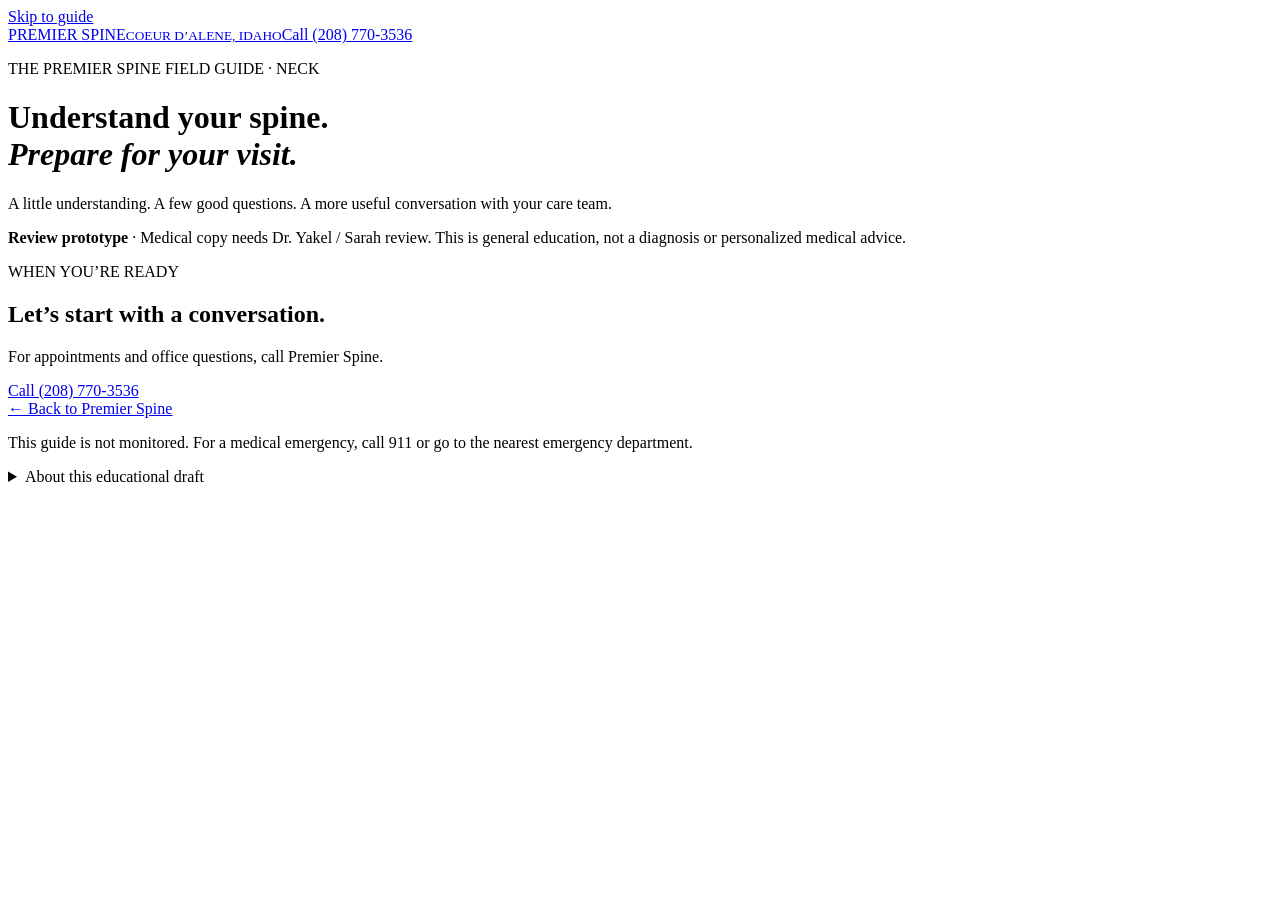
==== neck-guide/index.html @ 11d12dab "Add review-only neck guide: index.html" ====
<!doctype html>
<html lang="en">
<head>
<meta charset="utf-8"><meta name="viewport" content="width=device-width, initial-scale=1">
<meta name="robots" content="noindex"><meta name="description" content="A draft Premier Spine neck education and visit-preparation guide.">
<title>Understand your spine · Premier Spine review prototype</title>
<link rel="stylesheet" href="guide.css">
</head>
<body>
<a class="skip-link" href="#guide">Skip to guide</a>
<header class="site-header"><a class="wordmark" href="../" aria-label="Premier Spine home">PREMIER <span>SPINE</span><small>COEUR D’ALENE, IDAHO</small></a><a class="call" href="tel:2087703536">Call <span>(208) 770-3536</span></a></header>
<main id="guide">
<div class="intro"><p class="eyebrow">THE PREMIER SPINE FIELD GUIDE · NECK</p><h1>Understand your spine.<br><em>Prepare for your visit.</em></h1><p class="lede">A little understanding. A few good questions. A more useful conversation with your care team.</p></div>
<aside class="review-note"><strong>Review prototype</strong> · Medical copy needs Dr. Yakel / Sarah review. This is general education, not a diagnosis or personalized medical advice.</aside>
<noscript><p class="review-note">JavaScript is needed for the optional step-by-step guide. You can still read the introduction and contact Premier Spine at <a href="tel:2087703536">(208) 770-3536</a>.</p></noscript>
<div id="interactive" hidden>
<nav class="progress" aria-label="Guide progress"><ol><li aria-current="step"><span>01</span> Understand</li><li><span>02</span> Reflect</li><li><span>03</span> Prepare</li><li><span>04</span> Take away</li></ol><p id="step-status" role="status" aria-live="polite">Step 1 of 4 · Understand</p></nav>
<section class="step" data-step="0" aria-labelledby="title-0">
<div class="section-heading"><p class="eyebrow">01 / A LITTLE CONTEXT</p><h2 id="title-0" tabindex="-1">Meet your neck.</h2><p>Your neck is the upper part of your spine, also called the cervical spine. Start with three useful building blocks.</p></div>
<div class="anatomy-layout"><figure class="anatomy"><svg viewBox="0 0 440 460" role="img" aria-labelledby="diagram-title diagram-desc"><title id="diagram-title">Simplified neck anatomy</title><desc id="diagram-desc">A schematic view of seven neck vertebrae. Discs are shown below the second vertebra, and nerve roots branch to either side. Shapes are not to scale.</desc><path class="body-outline" d="M165 35 Q205 10 245 35 Q279 60 256 99 L256 141 Q260 181 296 202 L330 221 M165 35 Q133 65 157 103 L158 143 Q152 179 122 200 L87 221"/><path class="cord" d="M204 80 Q190 195 212 363"/>
<g class="nerves"><path d="M203 112 l-59 17 M203 112 l51 17 M201 157 l-63 16 M201 157 l56 16 M200 199 l-62 17 M200 199 l59 17 M202 242 l-60 17 M202 242 l59 17 M206 286 l-60 17 M206 286 l59 17 M210 330 l-61 17 M210 330 l59 17"/></g>
<g class="discs"><path d="M179 179 l45 -1 M177 222 l49 -1 M179 265 l50 -1 M182 309 l51 -1 M187 353 l51 -1"/></g>
<g class="bones"><rect x="179" y="89" width="47" height="25" rx="10"/><rect x="176" y="132" width="51" height="31" rx="10"/><rect x="173" y="188" width="55" height="23" rx="8"/><rect x="174" y="231" width="57" height="23" rx="8"/><rect x="177" y="274" width="58" height="23" rx="8"/><rect x="182" y="318" width="59" height="23" rx="8"/><rect x="188" y="362" width="60" height="24" rx="8"/></g>
<g class="labels"><path d="M178 147 H89 V137"/><text x="24" y="124">Vertebrae</text><path d="M226 222 H321 V211"/><text x="303" y="198">Discs</text><path d="M259 258 H330 V279"/><text x="301" y="303">Nerves</text></g></svg><figcaption>Simplified illustration—not a scan or diagnosis.<br>Not to scale; some structures are omitted.</figcaption></figure>
<div class="anatomy-copy"><article><span class="small-number">01</span><h3>Vertebrae</h3><p>Seven small bones form the neck portion of your spine.</p></article><article><span class="small-number">02</span><h3>Discs</h3><p>Flexible cushions between the bones help absorb everyday movement.</p></article><article><span class="small-number">03</span><h3>Nerves</h3><p>Nerve roots branch from the spinal cord through openings in the bones and carry messages between your brain and body.</p></article></div></div>
<p class="quiet">You do not need to identify what is causing your symptoms here. That conversation belongs with your clinician.</p>
<div class="actions"><button class="primary next" type="button">Make it about your day <span aria-hidden="true">→</span></button><button class="text-button" type="button" data-go="3">Just show me the checklist</button></div>
</section>
<section class="step" data-step="1" aria-labelledby="title-1" hidden><div class="section-heading"><p class="eyebrow">02 / WHAT MATTERS TO YOU</p><h2 id="title-1" tabindex="-1">Start with everyday life.</h2><p>What would you like to talk about getting back to, or doing more comfortably? Choose any that fit—or skip this step.</p></div><fieldset><legend>Your conversation goals <span>(optional)</span></legend><div class="choice-grid" id="goals"></div></fieldset><p class="quiet">These choices only shape your take-away checklist. They do not assess your symptoms or recommend care.</p><div class="actions"><button class="secondary back" type="button">Back</button><button class="primary next" type="button">Choose your questions <span aria-hidden="true">→</span></button><button class="text-button next" type="button">Skip for now</button></div></section>
<section class="step" data-step="2" aria-labelledby="title-2" hidden><div class="section-heading"><p class="eyebrow">03 / A BETTER CONVERSATION</p><h2 id="title-2" tabindex="-1">Bring your questions.</h2><p>You do not need all the answers before your visit. Pick questions you want to remember.</p></div><fieldset><legend>Questions for your clinician <span>(optional)</span></legend><div class="question-list" id="questions"></div></fieldset><aside class="prep"><p class="eyebrow">BEFORE YOU COME IN</p><h3>A few things to gather</h3><ul><li>A current list of medicines, including non-prescription medicines and supplements.</li><li>Notes on when symptoms started and how they affect your day.</li><li>Any questions you want to ask about prior imaging or records.</li></ul><p>Call the office to confirm what to bring and how to share records. Do not enter health information into this prototype.</p></aside><div class="actions"><button class="secondary back" type="button">Back</button><button class="primary next" type="button">See my checklist <span aria-hidden="true">→</span></button><button class="text-button next" type="button">Skip for now</button></div></section>
<section class="step" data-step="3" aria-labelledby="title-3" hidden><div class="section-heading"><p class="eyebrow">04 / YOUR TAKE-AWAY</p><h2 id="title-3" tabindex="-1">Make room for a good conversation.</h2><p>Keep this checklist nearby or print a copy to take with you.</p></div><article id="print-summary" class="summary"><div class="summary-top"><p class="eyebrow">PREMIER SPINE · VISIT PREPARATION</p><p class="privacy">Nothing has been sent to the practice.</p></div><h3>My conversation checklist</h3><h4>What matters in my day</h4><ul id="summary-goals"></ul><h4>Questions I want to ask</h4><ul id="summary-questions"></ul><h4>Before my visit</h4><ul><li>Gather my medication list, including non-prescription medicines and supplements.</li><li>Note when symptoms began and what daily activities are affected.</li><li>Call to confirm appointment details and which records to bring.</li></ul><p class="summary-contact">Premier Spine · (208) 770-3536<br>850 W Ironwood Dr, Suite 301<br>Coeur d’Alene, ID 83814</p><p class="print-disclaimer">Educational draft—medical copy needs Dr. Yakel / Sarah review. Not a diagnosis or personalized medical advice. This is a personal preparation sheet, not a medical assessment. This checklist has not been sent to the practice.</p></article><div class="actions"><button class="secondary back" type="button">Back</button><button id="print" class="primary" type="button">Print my checklist</button><button id="restart" class="text-button" type="button">Clear choices &amp; start again</button></div><p class="quiet">Your choices stay in this page’s memory only. Reloading or closing the page clears them. Printing opens your device’s print dialog; choose a printer or save a PDF if supported.</p></section>
</div>
<div class="contact-band"><div><p class="eyebrow">WHEN YOU’RE READY</p><h2>Let’s start with a conversation.</h2><p>For appointments and office questions, call Premier Spine.</p></div><a class="primary" href="tel:2087703536">Call (208) 770-3536</a></div>
</main>
<footer><a href="../">← Back to Premier Spine</a><p>This guide is not monitored. For a medical emergency, call 911 or go to the nearest emergency department.</p><details><summary>About this educational draft</summary><p>Prepared as a design prototype. Clinical content and visit-preparation details require practice review before use as patient guidance. Anatomy references: <a href="https://www.orthoinfo.org/diseases--conditions/neck-pain/" rel="noreferrer">AAOS: Neck Pain</a> and <a href="https://www.orthoinfo.org/diseases--conditions/cervical-radiculopathy-pinched-nerve/" rel="noreferrer">AAOS: Cervical Radiculopathy</a>. No symptom information is collected or submitted by this guide.</p></details></footer>
<script src="guide.js"></script>
</body></html>
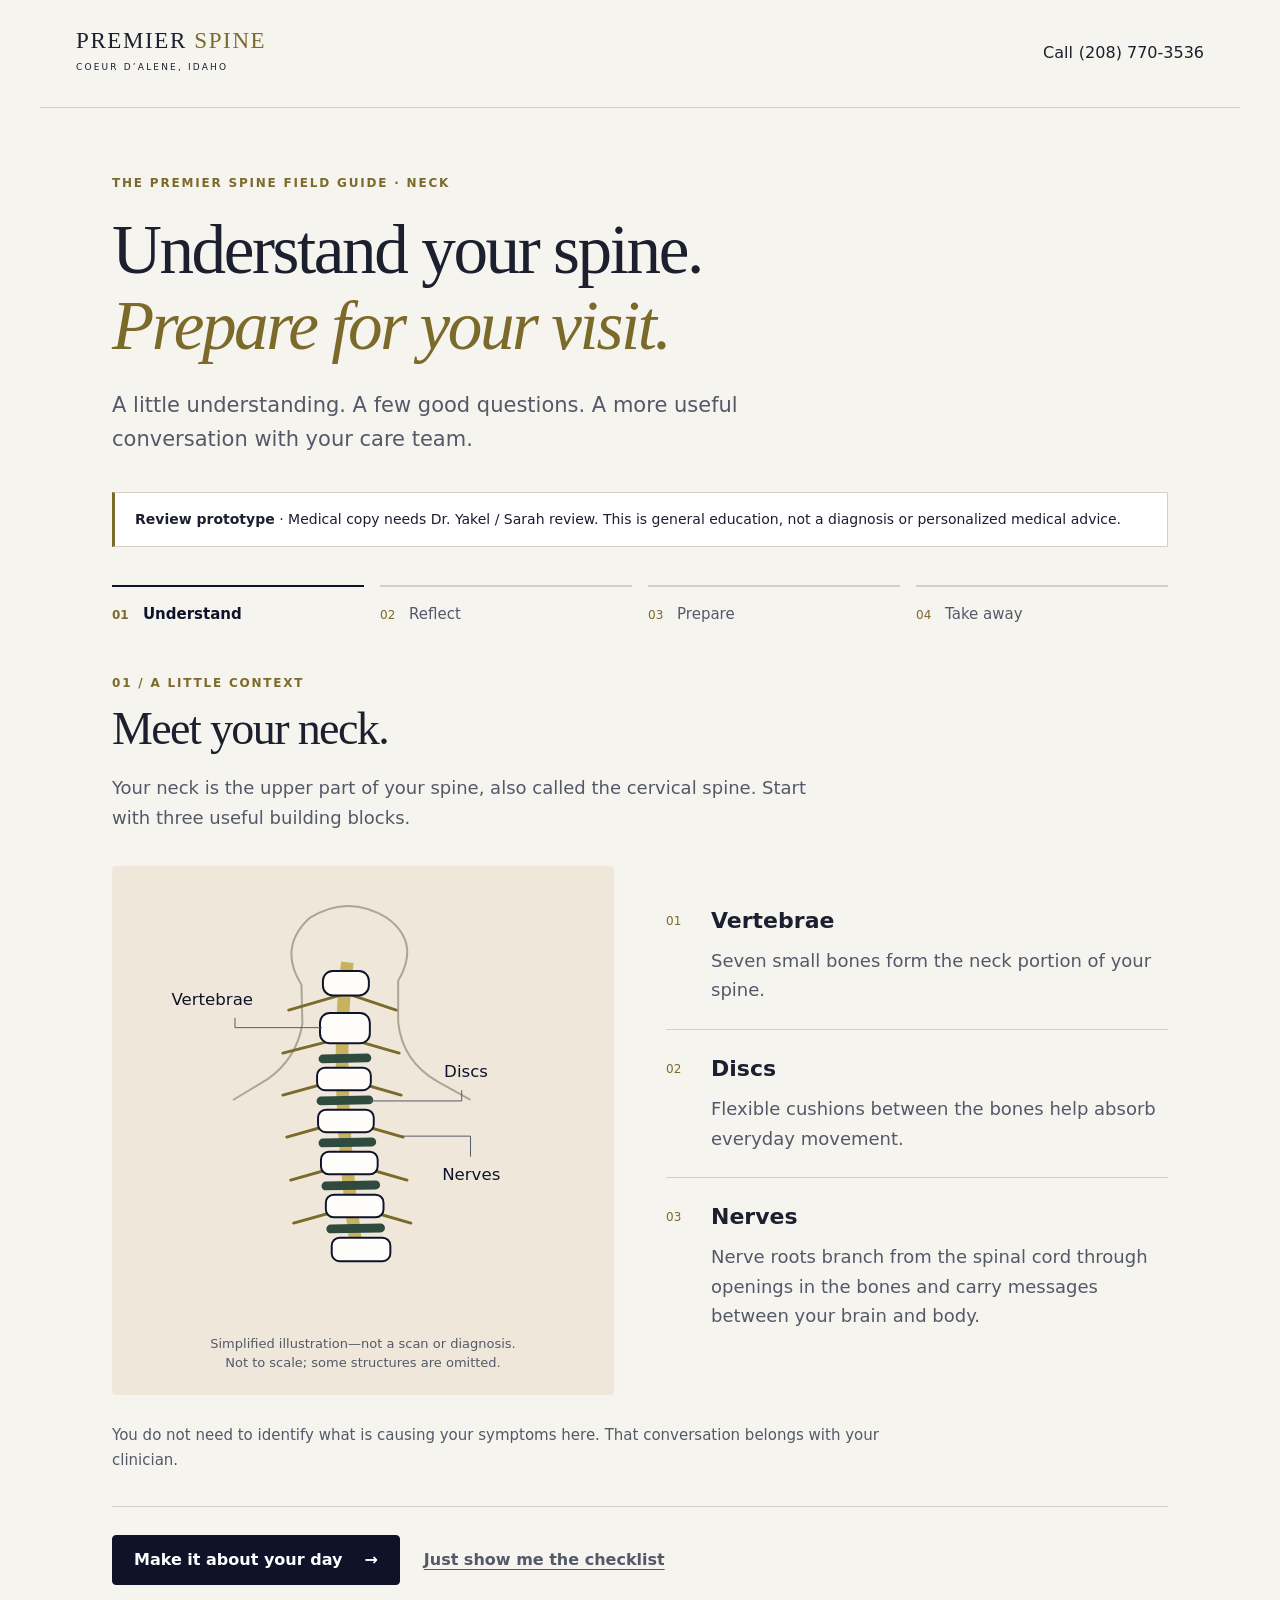
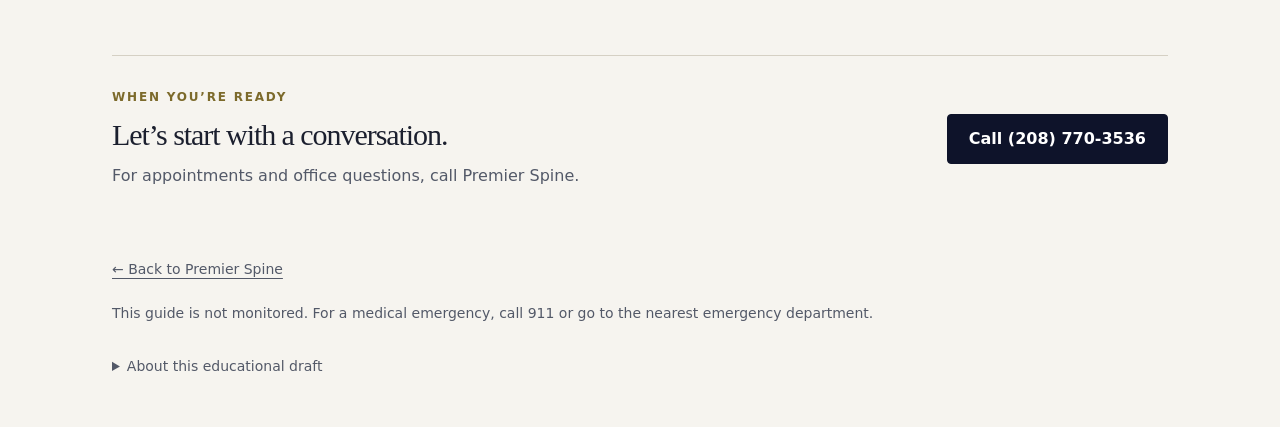
==== commit d6333cb1: "Clarify guide privacy and explicit reset behavior" ====
--- a/neck-guide/index.html
+++ b/neck-guide/index.html
@@ -28,7 +28,7 @@
 </section>
 <section class="step" data-step="1" aria-labelledby="title-1" hidden><div class="section-heading"><p class="eyebrow">02 / WHAT MATTERS TO YOU</p><h2 id="title-1" tabindex="-1">Start with everyday life.</h2><p>What would you like to talk about getting back to, or doing more comfortably? Choose any that fit—or skip this step.</p></div><fieldset><legend>Your conversation goals <span>(optional)</span></legend><div class="choice-grid" id="goals"></div></fieldset><p class="quiet">These choices only shape your take-away checklist. They do not assess your symptoms or recommend care.</p><div class="actions"><button class="secondary back" type="button">Back</button><button class="primary next" type="button">Choose your questions <span aria-hidden="true">→</span></button><button class="text-button next" type="button">Skip for now</button></div></section>
 <section class="step" data-step="2" aria-labelledby="title-2" hidden><div class="section-heading"><p class="eyebrow">03 / A BETTER CONVERSATION</p><h2 id="title-2" tabindex="-1">Bring your questions.</h2><p>You do not need all the answers before your visit. Pick questions you want to remember.</p></div><fieldset><legend>Questions for your clinician <span>(optional)</span></legend><div class="question-list" id="questions"></div></fieldset><aside class="prep"><p class="eyebrow">BEFORE YOU COME IN</p><h3>A few things to gather</h3><ul><li>A current list of medicines, including non-prescription medicines and supplements.</li><li>Notes on when symptoms started and how they affect your day.</li><li>Any questions you want to ask about prior imaging or records.</li></ul><p>Call the office to confirm what to bring and how to share records. Do not enter health information into this prototype.</p></aside><div class="actions"><button class="secondary back" type="button">Back</button><button class="primary next" type="button">See my checklist <span aria-hidden="true">→</span></button><button class="text-button next" type="button">Skip for now</button></div></section>
-<section class="step" data-step="3" aria-labelledby="title-3" hidden><div class="section-heading"><p class="eyebrow">04 / YOUR TAKE-AWAY</p><h2 id="title-3" tabindex="-1">Make room for a good conversation.</h2><p>Keep this checklist nearby or print a copy to take with you.</p></div><article id="print-summary" class="summary"><div class="summary-top"><p class="eyebrow">PREMIER SPINE · VISIT PREPARATION</p><p class="privacy">Nothing has been sent to the practice.</p></div><h3>My conversation checklist</h3><h4>What matters in my day</h4><ul id="summary-goals"></ul><h4>Questions I want to ask</h4><ul id="summary-questions"></ul><h4>Before my visit</h4><ul><li>Gather my medication list, including non-prescription medicines and supplements.</li><li>Note when symptoms began and what daily activities are affected.</li><li>Call to confirm appointment details and which records to bring.</li></ul><p class="summary-contact">Premier Spine · (208) 770-3536<br>850 W Ironwood Dr, Suite 301<br>Coeur d’Alene, ID 83814</p><p class="print-disclaimer">Educational draft—medical copy needs Dr. Yakel / Sarah review. Not a diagnosis or personalized medical advice. This is a personal preparation sheet, not a medical assessment. This checklist has not been sent to the practice.</p></article><div class="actions"><button class="secondary back" type="button">Back</button><button id="print" class="primary" type="button">Print my checklist</button><button id="restart" class="text-button" type="button">Clear choices &amp; start again</button></div><p class="quiet">Your choices stay in this page’s memory only. Reloading or closing the page clears them. Printing opens your device’s print dialog; choose a printer or save a PDF if supported.</p></section>
+<section class="step" data-step="3" aria-labelledby="title-3" hidden><div class="section-heading"><p class="eyebrow">04 / YOUR TAKE-AWAY</p><h2 id="title-3" tabindex="-1">Make room for a good conversation.</h2><p>Keep this checklist nearby or print a copy to take with you.</p></div><article id="print-summary" class="summary"><div class="summary-top"><p class="eyebrow">PREMIER SPINE · VISIT PREPARATION</p><p class="privacy">Nothing has been sent to the practice.</p></div><h3>My conversation checklist</h3><h4>What matters in my day</h4><ul id="summary-goals"></ul><h4>Questions I want to ask</h4><ul id="summary-questions"></ul><h4>Before my visit</h4><ul><li>Gather my medication list, including non-prescription medicines and supplements.</li><li>Note when symptoms began and what daily activities are affected.</li><li>Call to confirm appointment details and which records to bring.</li></ul><p class="summary-contact">Premier Spine · (208) 770-3536<br>850 W Ironwood Dr, Suite 301<br>Coeur d’Alene, ID 83814</p><p class="print-disclaimer">Educational draft—medical copy needs Dr. Yakel / Sarah review. Not a diagnosis or personalized medical advice. This is a personal preparation sheet, not a medical assessment. This checklist has not been sent to the practice.</p></article><div class="actions"><button class="secondary back" type="button">Back</button><button id="print" class="primary" type="button">Print my checklist</button><button id="restart" class="text-button" type="button">Clear choices &amp; start again</button></div><p class="quiet">The guide does not save your choices or send them to the practice. Use Clear choices to reset. Printing opens your device’s print dialog; choose a printer or save a PDF if supported.</p></section>
 </div>
 <div class="contact-band"><div><p class="eyebrow">WHEN YOU’RE READY</p><h2>Let’s start with a conversation.</h2><p>For appointments and office questions, call Premier Spine.</p></div><a class="primary" href="tel:2087703536">Call (208) 770-3536</a></div>
 </main>
--- a/neck-guide/guide.css
+++ b/neck-guide/guide.css
@@ -0,0 +1,3 @@
+:root{--navy:#0e132a;--gold:#7c6a2b;--sand:#efe8da;--mist:#f6f4ef;--ink:#1b1f2e;--slate:#535968;--hair:#d5d0c4;--pine:#2f4a3f}*{box-sizing:border-box}html{scroll-behavior:smooth}body{margin:0;background:var(--mist);color:var(--ink);font:18px/1.65 system-ui,-apple-system,'Segoe UI',sans-serif}a{color:inherit;text-underline-offset:4px}button,input{font:inherit}button,a,input{-webkit-tap-highlight-color:transparent}button{cursor:pointer}button:focus-visible,a:focus-visible,summary:focus-visible,input:focus-visible{outline:3px solid var(--pine);outline-offset:5px}h1,h2,h3,h4,p,figure{margin:0}h1,h2{font-family:Georgia,'Times New Roman',serif;font-weight:400;line-height:1.1;letter-spacing:-.035em}h1{font-size:clamp(39px,5.4vw,70px)}h1 em{font-weight:400;color:var(--gold)}h2{font-size:clamp(32px,4vw,46px)}h3{font-size:22px;line-height:1.35}h4{font-size:18px;margin-top:28px}p+p{margin-top:14px}[hidden]{display:none!important}.skip-link{position:absolute;left:20px;top:-100px;background:white;padding:12px;z-index:10}.skip-link:focus{top:12px}.site-header{max-width:1200px;margin:auto;display:flex;align-items:center;justify-content:space-between;padding:27px 36px;border-bottom:1px solid var(--hair);gap:16px}.wordmark{font:23px/1.2 Georgia,serif;letter-spacing:.07em;text-decoration:none}.wordmark span{color:var(--gold)}.wordmark small{display:block;font:9px/2.8 system-ui,sans-serif;letter-spacing:.24em}.call{font-size:16px;text-decoration:none;min-height:44px;display:flex;align-items:center;gap:6px}.call:hover{text-decoration:underline}main,footer{max-width:1128px;margin:auto;padding:0 36px}.intro{padding:66px 0 35px;max-width:890px}.eyebrow{font-size:12px;font-weight:650;letter-spacing:.15em;line-height:1.5;color:var(--gold);margin-bottom:20px}.lede{max-width:680px;margin-top:24px;font-size:21px;color:var(--slate)}.review-note{padding:15px 20px;border:1px solid var(--hair);border-left:3px solid var(--gold);font-size:14px;line-height:1.6;background:#fff}.progress{margin:38px 0 48px}.progress ol{list-style:none;display:grid;grid-template-columns:repeat(4,1fr);margin:0;padding:0;gap:16px}.progress li{padding-top:15px;border-top:2px solid var(--hair);font-size:15px;color:var(--slate)}.progress li[aria-current]{border-color:var(--navy);color:var(--navy);font-weight:700}.progress span{margin-right:9px;font-size:12px;color:var(--gold)}#step-status{position:absolute;width:1px;height:1px;overflow:hidden;clip-path:inset(50%)}.section-heading{max-width:720px;margin-bottom:34px}.section-heading .eyebrow{margin-bottom:12px}.section-heading p:last-child{margin-top:18px;color:var(--slate)}.anatomy-layout{display:grid;grid-template-columns:1fr 1fr;gap:52px;align-items:center}.anatomy{background:var(--sand);border-radius:4px;padding:18px 16px 22px}.anatomy svg{display:block;width:100%;max-width:430px;margin:auto}.body-outline{fill:none;stroke:#aaa596;stroke-width:2}.cord{fill:none;stroke:#c9b25f;stroke-width:13}.nerves{fill:none;stroke:var(--gold);stroke-width:3;stroke-linecap:round}.bones{fill:#fffdf9;stroke:var(--navy);stroke-width:2}.discs{stroke:var(--pine);stroke-width:9;stroke-linecap:round}.labels path{stroke:var(--slate);fill:none;stroke-width:1}.labels text{font:17px system-ui;fill:var(--navy)}figcaption{text-align:center;font-size:13px;color:var(--slate);line-height:1.5}.anatomy-copy article{position:relative;padding:24px 0 24px 45px;border-bottom:1px solid var(--hair)}.anatomy-copy article:first-child{padding-top:0}.anatomy-copy article:last-child{border:0}.small-number{position:absolute;left:0;font-size:12px;line-height:30px;color:var(--gold)}.anatomy-copy p{margin-top:10px;color:var(--slate)}.quiet{font-size:15px;color:var(--slate);max-width:800px;margin-top:28px}.actions{display:flex;flex-wrap:wrap;align-items:center;gap:16px;margin-top:34px;padding-top:28px;border-top:1px solid var(--hair)}.primary,.secondary,.text-button{min-height:48px;padding:12px 21px;border-radius:4px;font-size:16px;font-weight:600;line-height:1.5;text-decoration:none;display:inline-flex;align-items:center;justify-content:center;gap:22px}.primary{background:var(--navy);color:#fff;border:1px solid var(--navy)}.primary:hover{background:#29324b}.secondary{background:transparent;color:var(--navy);border:1px solid var(--hair)}.text-button{background:transparent;border:0;color:var(--slate);text-decoration:underline;text-underline-offset:4px;padding-left:8px;padding-right:8px}fieldset{border:0;padding:0;margin:0}legend{font-size:15px;font-weight:650;margin-bottom:16px}legend span{font-weight:400;color:var(--slate)}.choice-grid{display:grid;grid-template-columns:repeat(2,1fr);gap:12px}.choice,.question{display:flex;gap:15px;align-items:center;padding:19px 21px;border:1px solid var(--hair);background:#fff;border-radius:4px;cursor:pointer;min-height:66px}.choice:has(input:checked),.question:has(input:checked){border-color:var(--pine);background:#eaf0e9}.choice input,.question input{width:22px;height:22px;flex:0 0 22px;accent-color:var(--pine);margin:0}.question-list{display:grid;gap:12px}.prep{background:var(--sand);padding:28px;margin-top:34px;border-radius:4px}.prep .eyebrow{margin-bottom:10px}.prep ul,.summary ul{padding-left:23px}.prep p:last-child{font-size:16px;color:var(--slate)}li+li{margin-top:8px}.progress li+li{margin:0}.summary{background:#fff;border:1px solid var(--hair);border-top:3px solid var(--gold);padding:36px}.summary-top{display:flex;justify-content:space-between;gap:16px;flex-wrap:wrap}.summary-top .eyebrow{margin-bottom:12px}.privacy{font-size:13px;color:var(--pine);margin:0}.summary h3{font:32px/1.2 Georgia,serif;letter-spacing:-.02em;margin:12px 0 28px}.summary-contact{margin-top:32px;padding-top:24px;border-top:1px solid var(--hair);font-size:16px}.print-disclaimer{font-size:13px;color:var(--slate);margin-top:16px}.contact-band{margin:70px 0 36px;padding:32px 0;border-top:1px solid var(--hair);display:flex;align-items:center;justify-content:space-between;gap:32px}.contact-band h2{font-size:30px}.contact-band .eyebrow{margin-bottom:12px}.contact-band p:last-child{font-size:16px;color:var(--slate);margin-top:12px}.contact-band .primary{flex-shrink:0}footer{padding-bottom:38px;font-size:14px;color:var(--slate)}footer>a{display:inline-block;min-height:44px}footer p{max-width:800px}details{margin-top:20px}summary{cursor:pointer;min-height:44px;padding:10px 0}details p{padding:8px 0 15px}
+@media(max-width:650px){.site-header{padding:18px 20px}.wordmark{font-size:19px}.call{font-size:15px;display:block;padding:8px 0}.call span{display:block;font-size:13px}main,footer{padding-left:22px;padding-right:22px}.intro{padding-top:40px}.lede{font-size:19px}.review-note{padding:12px 15px}.progress{margin:28px 0 34px}.progress ol{gap:8px}.progress li{font-size:12px;line-height:1.4}.progress span{display:block;margin-bottom:4px}.anatomy-layout{grid-template-columns:1fr;gap:24px}.anatomy svg{max-width:350px}.anatomy-copy article{padding-top:20px;padding-bottom:20px}.choice-grid{grid-template-columns:1fr}.choice,.question{padding:17px}.actions{gap:12px}.actions .primary{flex-grow:1}.actions .text-button{flex-basis:100%;justify-content:flex-start}.summary{padding:23px}.summary-top{gap:0}.summary h3{font-size:29px}.prep{padding:23px}.contact-band{margin-top:48px;display:block}.contact-band .primary{margin-top:22px;width:100%}}@media(prefers-reduced-motion:reduce){html{scroll-behavior:auto}}
+@media print{body{background:white;font-size:12pt;color:#000}body>*{display:none!important}body>main{display:block!important;max-width:none;padding:0}main>*{display:none!important}main>#interactive{display:block!important}#interactive>*{display:none!important}#interactive>section[data-step="3"]{display:block!important}section[data-step="3"]>*{display:none!important}section[data-step="3"]>#print-summary{display:block!important;border:0;padding:0}#print-summary{break-inside:avoid}#print-summary h3{font-size:24pt}.summary-top{display:block}.summary-contact,.print-disclaimer{color:#000}h4{margin-top:18px}a{color:#000;text-decoration:none}@page{margin:18mm}}
